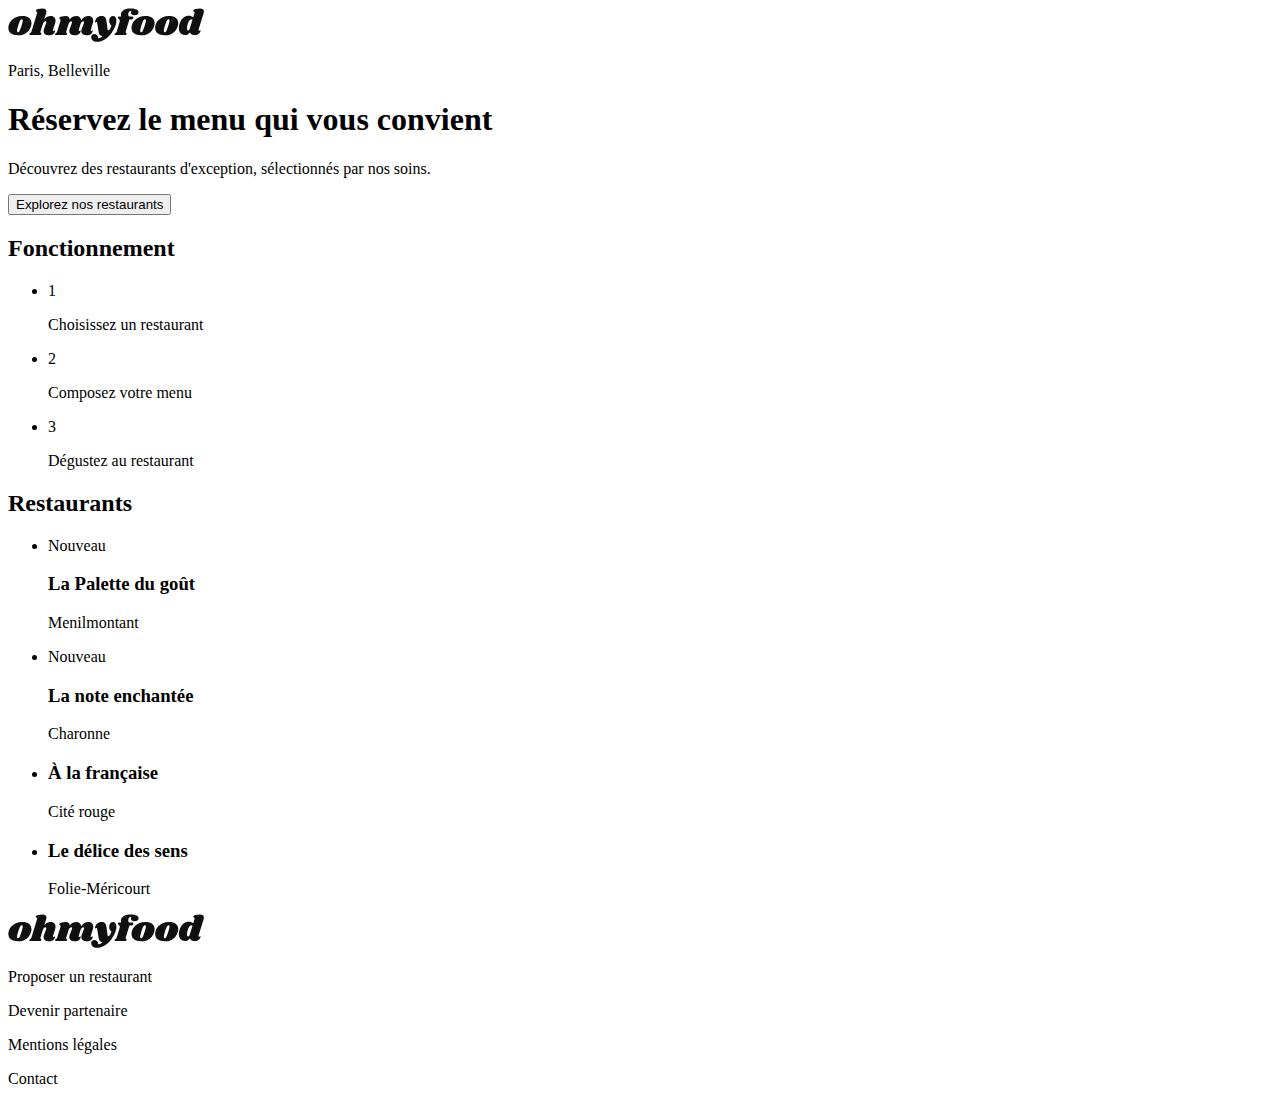
==== index.html @ f11d2c47 "Adding index.html content" ====
<!DOCTYPE html>
<html lang="fr">
  <head>
    <meta charset="utf-8" />
    <meta name="viewport" content="width=device-width, initial-scale=1.0" />
    <title>OhMyFood</title>
    <link rel="stylesheet" href="css/styles.css" />
  </head>

  <body>

    <header>
      <img class="logo" src="images/logo/ohmyfood@2x.svg" alt="Logo Booki" />
      <div>
        <i></i>
        <p>Paris, Belleville</p>
      </div>
    </header>

    <section>
      <h1>Réservez le menu qui vous convient</h1>
      <p>Découvrez des restaurants d'exception, sélectionnés par nos soins.</p>
      <a href="#restaurant">
        <button>Explorez nos restaurants</button>
      </a>
      
    </section>

    <section>
      <h2>Fonctionnement</h2>
      <ul>

        <li>
          <span>1</span>
          <i></i>
          <p>Choisissez un restaurant</p>
        </li>

        <li>
          <span>2</span>
          <i></i>
          <p>Composez votre menu</p>
        </li>

        <li>
          <span>3</span>
          <i></i>
          <p>Dégustez au restaurant</p>
        </li>

      </ul>
    </section>

    <section>
      <h2 id="restaurant">Restaurants</h2>
      <ul>
        <li>
          <div>
            <a>
              <div>
                <div><p>Nouveau</p></div>
              </div>
              <div>
                <div>
                  <h3>La Palette du goût</h3>
                  <p>Menilmontant</p>
                </div>
                <div>
                  <i></i>
                </div>
              </div>
            </a>
          </div>
        </li>

        <li>
          <div>
            <div>
              <div><p>Nouveau</p></div>
            </div>
            <div>
              <div>
                <h3>La note enchantée</h3>
                <p>Charonne</p>
              </div>
              <div>
                <i></i>
              </div>
            </div>
          </div>
        </li>

        <li>
          <div>
            <div></div>
            <div>
              <div>
                <h3>À la française</h3>
                <p>Cité rouge</p>
              </div>
              <div>
                <i></i>
              </div>
            </div>
          </div>
        </li>

        <li>
          <div>
            <div></div>
            <div>
              <div>
                <h3>Le délice des sens</h3>
                <p>Folie-Méricourt</p>
              </div>
              <div>
                <i></i>
              </div>
            </div>
          </div>
        </li>

      </ul>

    </section>

    <footer>
      <img
        class="bottom_logo"
        src="images/logo/ohmyfood@2x.svg"
        alt="Logo Booki"
      />
      <p><i></i>Proposer un restaurant</p>
      <p><i></i>Devenir partenaire</p>
      <p>Mentions légales</p>
      <p>Contact</p>
    </footer>
  </body>
</html>
---- css/styles.css ----
/*# sourceMappingURL=styles.css.map */
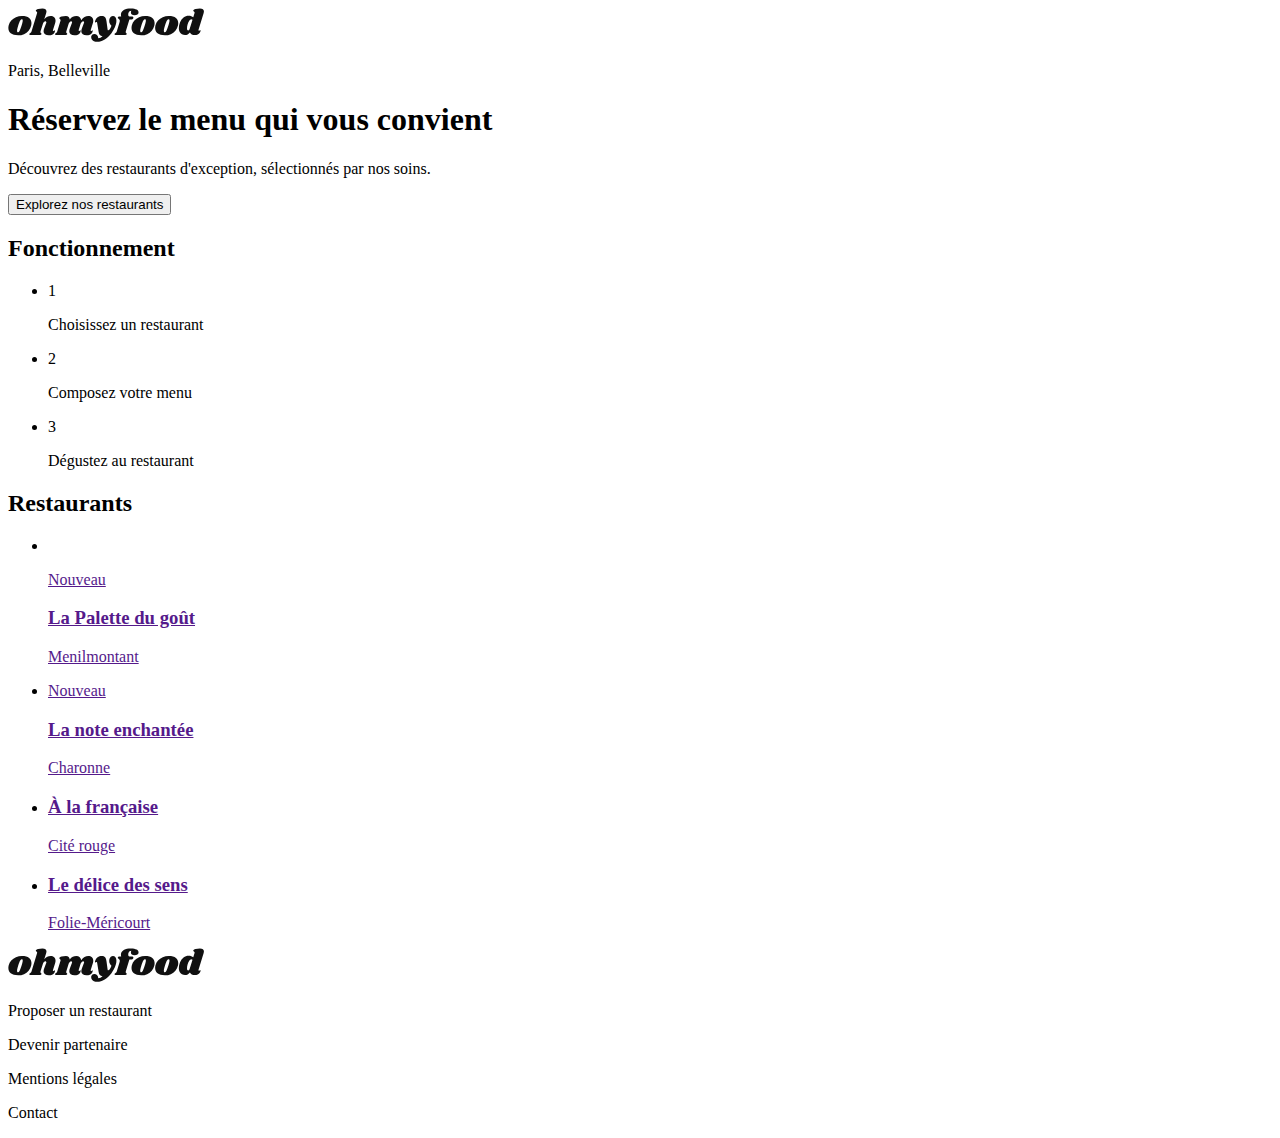
==== commit e1394670: "work on index.html" ====
--- a/index.html
+++ b/index.html
@@ -5,135 +5,162 @@
     <meta name="viewport" content="width=device-width, initial-scale=1.0" />
     <title>OhMyFood</title>
     <link rel="stylesheet" href="css/styles.css" />
+    <link
+      rel="stylesheet"
+      href="https://cdnjs.cloudflare.com/ajax/libs/font-awesome/6.4.0/css/all.min.css"
+      integrity="sha512-iecdLmaskl7CVkqkXNQ/ZH/XLlvWZOJyj7Yy7tcenmpD1ypASozpmT/E0iPtmFIB46ZmdtAc9eNBvH0H/ZpiBw=="
+      crossorigin="anonymous"
+      referrerpolicy="no-referrer"
+    />
   </head>
 
   <body>
-
     <header>
-      <img class="logo" src="images/logo/ohmyfood@2x.svg" alt="Logo Booki" />
-      <div>
-        <i></i>
+      <div id="head">
+        <div id="head-icon">
+          <i class="fa-sharp fa-regular fa-arrow-left"></i>
+        </div>
+        <div id="head-logo">
+          <img id="logo" src="images/logo/ohmyfood@2x.svg" alt="Logo Booki" />
+        </div>
+      </div>
+      <div id="location">
+        <i class="fa-lg fa-solid fa-location-dot"></i>
         <p>Paris, Belleville</p>
       </div>
     </header>
 
-    <section>
-      <h1>Réservez le menu qui vous convient</h1>
-      <p>Découvrez des restaurants d'exception, sélectionnés par nos soins.</p>
-      <a href="#restaurant">
-        <button>Explorez nos restaurants</button>
-      </a>
-      
-    </section>
+    <main>
+      <section id="main-head">
+        <h1>Réservez le menu qui vous convient</h1>
+        <p>
+          Découvrez des restaurants d'exception, sélectionnés par nos soins.
+        </p>
+        <a href="#restaurant">
+          <button>Explorez nos restaurants</button>
+        </a>
+      </section>
 
-    <section>
-      <h2>Fonctionnement</h2>
-      <ul>
+      <section id="main-work">
+        <h2>Fonctionnement</h2>
+        <ul>
+          <li>
+            <span>1</span>
+            <i class="fa-lg fa-sharp fa-solid fa-mobile-screen-button"></i>
+            <p>Choisissez un restaurant</p>
+          </li>
 
-        <li>
-          <span>1</span>
-          <i></i>
-          <p>Choisissez un restaurant</p>
-        </li>
+          <li>
+            <span>2</span>
+            <i class="fa-lg fa-solid fa-list-ul"></i>
+            <p>Composez votre menu</p>
+          </li>
 
-        <li>
-          <span>2</span>
-          <i></i>
-          <p>Composez votre menu</p>
-        </li>
+          <li id="third">
+            <span>3</span>
+            <i class="fa-lg fa-solid fa-store"></i>
+            <p>Dégustez au restaurant</p>
+          </li>
+        </ul>
+      </section>
 
-        <li>
-          <span>3</span>
-          <i></i>
-          <p>Dégustez au restaurant</p>
-        </li>
-
-      </ul>
-    </section>
-
-    <section>
-      <h2 id="restaurant">Restaurants</h2>
-      <ul>
-        <li>
-          <div>
-            <a>
-              <div>
-                <div><p>Nouveau</p></div>
-              </div>
-              <div>
+      <section>
+        <h2 id="restaurant">Restaurants</h2>
+        <ul>
+          <li>
+            <div>
+              <a href="">
                 <div>
-                  <h3>La Palette du goût</h3>
-                  <p>Menilmontant</p>
+                  <img href="images/restaurants/" />
+                  <div><p>Nouveau</p></div>
                 </div>
                 <div>
-                  <i></i>
+                  <div>
+                    <h3>La Palette du goût</h3>
+                    <p>Menilmontant</p>
+                  </div>
+                  <div>
+                    <i class="fa-lg fa-regular fa-heart"></i>
+                  </div>
                 </div>
-              </div>
-            </a>
-          </div>
-        </li>
+              </a>
+            </div>
+          </li>
 
-        <li>
-          <div>
+          <li>
             <div>
-              <div><p>Nouveau</p></div>
+              <a href="">
+                <div>
+                  <div><p>Nouveau</p></div>
+                </div>
+                <div>
+                  <div>
+                    <h3>La note enchantée</h3>
+                    <p>Charonne</p>
+                  </div>
+                  <div>
+                    <i class="fa-lg fa-regular fa-heart"></i>
+                  </div>
+                </div>
+              </a>
             </div>
+          </li>
+
+          <li>
             <div>
-              <div>
-                <h3>La note enchantée</h3>
-                <p>Charonne</p>
-              </div>
-              <div>
-                <i></i>
-              </div>
+              <a href="">
+                <div></div>
+                <div>
+                  <div>
+                    <h3>À la française</h3>
+                    <p>Cité rouge</p>
+                  </div>
+                  <div>
+                    <i class="fa-lg fa-regular fa-heart"></i>
+                  </div>
+                </div>
+              </a>
             </div>
-          </div>
-        </li>
+          </li>
 
-        <li>
-          <div>
-            <div></div>
+          <li>
             <div>
-              <div>
-                <h3>À la française</h3>
-                <p>Cité rouge</p>
-              </div>
-              <div>
-                <i></i>
-              </div>
+              <a href="">
+                <div></div>
+                <div>
+                  <div>
+                    <h3>Le délice des sens</h3>
+                    <p>Folie-Méricourt</p>
+                  </div>
+                  <div>
+                    <i class="fa-lg fa-regular fa-heart"></i>
+                  </div>
+                </div>
+              </a>
             </div>
-          </div>
-        </li>
-
-        <li>
-          <div>
-            <div></div>
-            <div>
-              <div>
-                <h3>Le délice des sens</h3>
-                <p>Folie-Méricourt</p>
-              </div>
-              <div>
-                <i></i>
-              </div>
-            </div>
-          </div>
-        </li>
-
-      </ul>
-
-    </section>
+          </li>
+        </ul>
+      </section>
+    </main>
 
     <footer>
-      <img
-        class="bottom_logo"
-        src="images/logo/ohmyfood@2x.svg"
-        alt="Logo Booki"
-      />
-      <p><i></i>Proposer un restaurant</p>
-      <p><i></i>Devenir partenaire</p>
-      <p>Mentions légales</p>
-      <p>Contact</p>
+      <div id="footer-div">
+        <img
+          id="bottom_logo"
+          src="images/logo/ohmyfood@2x.svg"
+          alt="Logo Booki"
+        />
+        <p>
+          <i class="icon-footer fa-sm fa-solid fa-utensils"></i> Proposer un
+          restaurant
+        </p>
+        <p>
+          <i class="icon-footer fa-sm fa-solid fa-handshake-angle"></i> Devenir
+          partenaire
+        </p>
+        <p>Mentions légales</p>
+        <p>Contact</p>
+      </div>
     </footer>
   </body>
 </html>
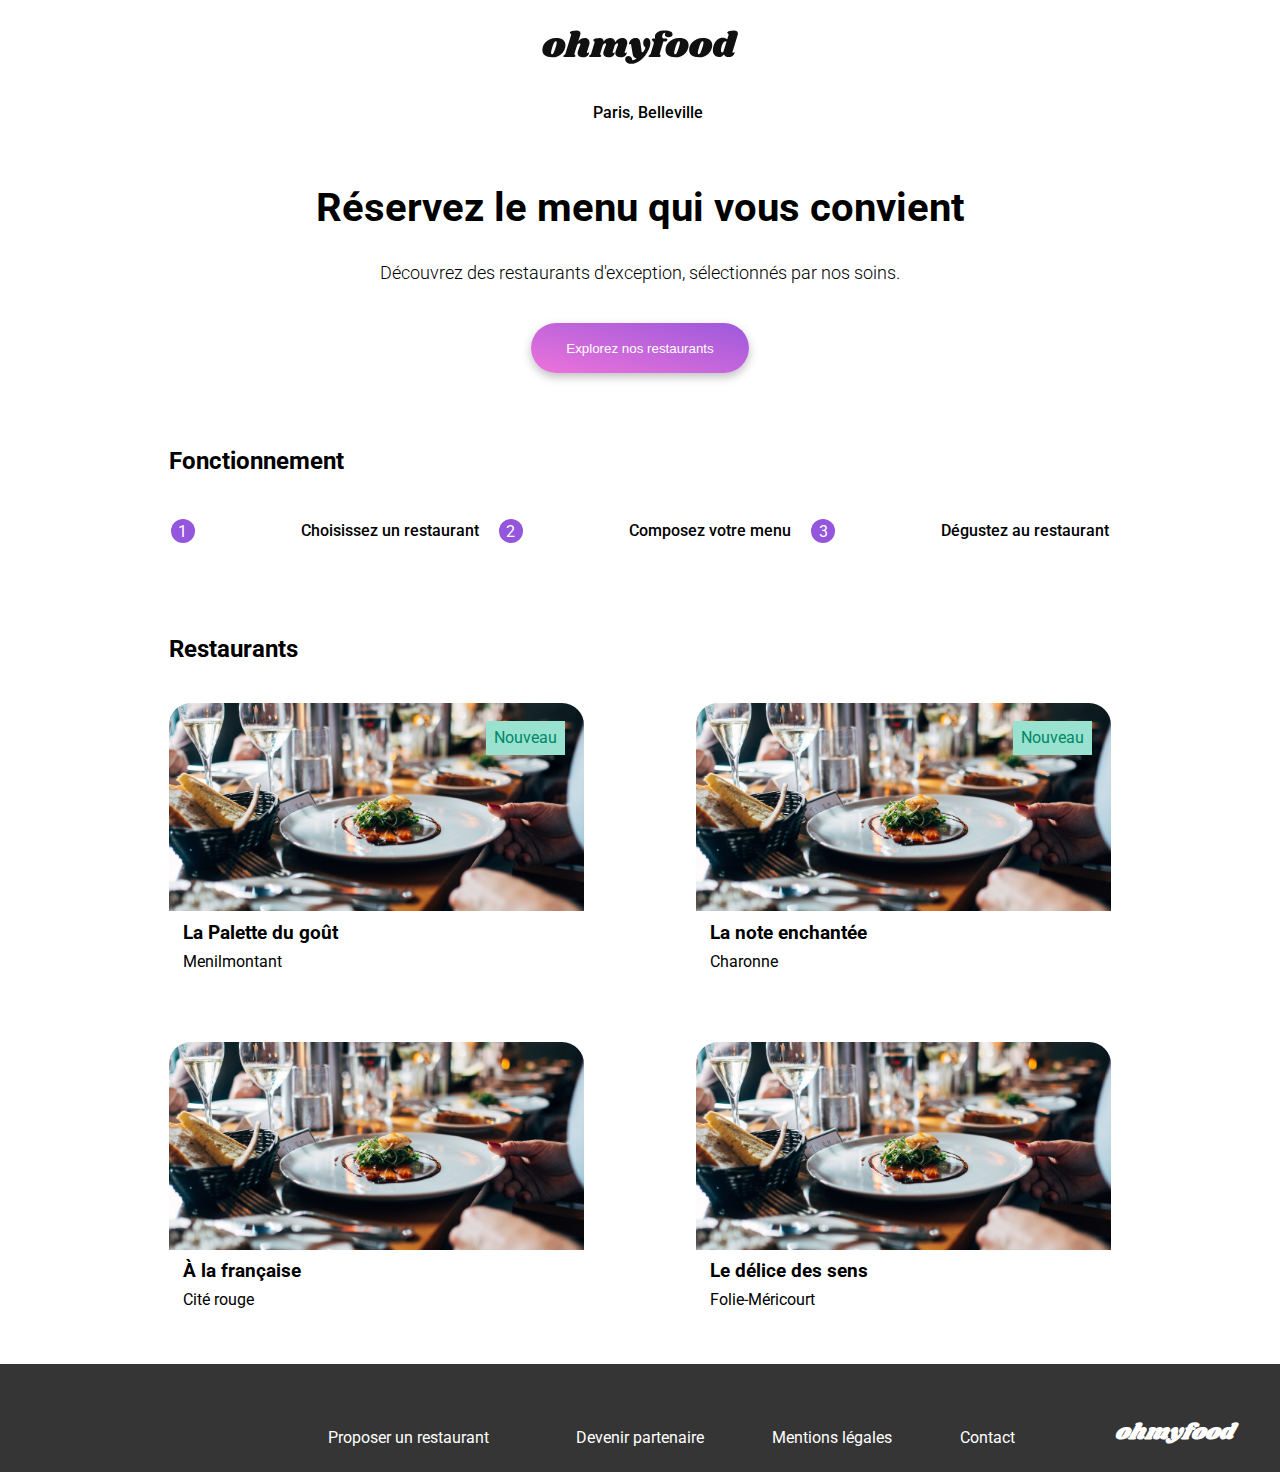
==== commit c2cb00e8: "Finished index with styles" ====
--- a/index.html
+++ b/index.html
@@ -12,13 +12,14 @@
       crossorigin="anonymous"
       referrerpolicy="no-referrer"
     />
+    
   </head>
 
   <body>
     <header>
       <div id="head">
         <div id="head-icon">
-          <i class="fa-sharp fa-regular fa-arrow-left"></i>
+          <i class="fas fa-arrow-left"></i>
         </div>
         <div id="head-logo">
           <img id="logo" src="images/logo/ohmyfood@2x.svg" alt="Logo Booki" />
@@ -64,77 +65,121 @@
         </ul>
       </section>
 
-      <section>
-        <h2 id="restaurant">Restaurants</h2>
+      <section id="main-restaurant">
+        <h2>Restaurants</h2>
         <ul>
           <li>
-            <div>
-              <a href="">
-                <div>
-                  <img href="images/restaurants/" />
-                  <div><p>Nouveau</p></div>
-                </div>
-                <div>
+            <div class="restaurant">
+              <a href="restaurants/restaurant1.html">
+                <div class="restaurant-visual">
+                  <div class="new"><p>Nouveau</p></div>
+                  <img
+                    src="images/restaurants/jay-wennington-N_Y88TWmGwA-unsplash.jpg"
+                  />
+                </div>
+                <div class="restaurant-content">
                   <div>
                     <h3>La Palette du goût</h3>
                     <p>Menilmontant</p>
                   </div>
-                  <div>
-                    <i class="fa-lg fa-regular fa-heart"></i>
-                  </div>
-                </div>
-              </a>
-            </div>
-          </li>
-
-          <li>
-            <div>
-              <a href="">
-                <div>
-                  <div><p>Nouveau</p></div>
-                </div>
-                <div>
+                  <label class="restaurant-content-icons icons">
+                    <input
+                      type="checkbox"
+                      id="restaurant1"
+                      name="restaurant-liked"
+                      value="1"
+                    />
+                    <i class="far fa-heart icons-notLiked icons-notLiked"></i>
+                    <i class="fas fa-heart icons-liked"></i>
+                  </label>
+                </div>
+              </a>
+            </div>
+          </li>
+
+          <li>
+            <div class="restaurant">
+              <a href="restaurants/restaurant2.html">
+                <div class="restaurant-visual">
+                  <div class="new"><p>Nouveau</p></div>
+                  <img
+                    src="images/restaurants/jay-wennington-N_Y88TWmGwA-unsplash.jpg"
+                  />
+                </div>
+                <div class="restaurant-content">
                   <div>
                     <h3>La note enchantée</h3>
                     <p>Charonne</p>
                   </div>
-                  <div>
-                    <i class="fa-lg fa-regular fa-heart"></i>
-                  </div>
-                </div>
-              </a>
-            </div>
-          </li>
-
-          <li>
-            <div>
-              <a href="">
-                <div></div>
-                <div>
+                  <label class="restaurant-content-icons icons">
+                    <input
+                      type="checkbox"
+                      id="restaurant2"
+                      name="restaurant-liked"
+                      value="1"
+                    />
+                    <i class="far fa-heart icons-notLiked icons-notLiked"></i>
+                    <i class="fas fa-heart icons-liked"></i>
+                  </label>
+                </div>
+                </div>
+              </a>
+            </div>
+          </li>
+
+          <li>
+            <div class="restaurant">
+              <a href="restaurants/restaurant3.html">
+                <div class="restaurant-visual">
+                  <img
+                    src="images/restaurants/jay-wennington-N_Y88TWmGwA-unsplash.jpg"
+                  />
+                </div>
+                <div class="restaurant-content">
                   <div>
                     <h3>À la française</h3>
                     <p>Cité rouge</p>
                   </div>
-                  <div>
-                    <i class="fa-lg fa-regular fa-heart"></i>
-                  </div>
-                </div>
-              </a>
-            </div>
-          </li>
-
-          <li>
-            <div>
-              <a href="">
-                <div></div>
-                <div>
+                  <label class="restaurant-content-icons icons">
+                    <input
+                      type="checkbox"
+                      id="restaurant3"
+                      name="restaurant-liked"
+                      value="1"
+                    />
+                    <i class="far fa-heart icons-notLiked icons-notLiked"></i>
+                    <i class="fas fa-heart icons-liked"></i>
+                  </label>
+                </div>
+                </div>
+              </a>
+            </div>
+          </li>
+
+          <li>
+            <div class="restaurant">
+              <a href="restaurants/restaurant4.html">
+                <div class="restaurant-visual">
+                  <img
+                    src="images/restaurants/jay-wennington-N_Y88TWmGwA-unsplash.jpg"
+                  />
+                </div>
+                <div class="restaurant-content">
                   <div>
                     <h3>Le délice des sens</h3>
                     <p>Folie-Méricourt</p>
                   </div>
-                  <div>
-                    <i class="fa-lg fa-regular fa-heart"></i>
-                  </div>
+                  <label class="restaurant-content-icons icons">
+                    <input
+                      type="checkbox"
+                      id="restaurant4"
+                      name="restaurant-liked"
+                      value="1"
+                    />
+                    <i class="far fa-heart icons-notLiked icons-notLiked"></i>
+                    <i class="fas fa-heart icons-liked"></i>
+                  </label>
+                </div>
                 </div>
               </a>
             </div>
@@ -145,21 +190,19 @@
 
     <footer>
       <div id="footer-div">
-        <img
-          id="bottom_logo"
-          src="images/logo/ohmyfood@2x.svg"
-          alt="Logo Booki"
-        />
-        <p>
-          <i class="icon-footer fa-sm fa-solid fa-utensils"></i> Proposer un
-          restaurant
-        </p>
-        <p>
-          <i class="icon-footer fa-sm fa-solid fa-handshake-angle"></i> Devenir
-          partenaire
-        </p>
-        <p>Mentions légales</p>
-        <p>Contact</p>
+        <h2 id="footer-title">ohmyfood</h2>
+        <div id="footer-content">
+          <p>
+            <i class="icon-footer fa-sm fa-solid fa-utensils"></i> Proposer un
+            restaurant
+          </p>
+          <p>
+            <i class="icon-footer fa-sm fa-solid fa-handshake-angle"></i> Devenir
+            partenaire
+          </p>
+          <p>Mentions légales</p>
+          <p>Contact</p>
+        </div>
       </div>
     </footer>
   </body>
--- a/css/styles.css
+++ b/css/styles.css
@@ -1 +1,294 @@
-/*# sourceMappingURL=styles.css.map */+@import url("https://fonts.googleapis.com/css2?family=Roboto:wght@100;300;400;500;700;900&family=Shrikhand&display=swap");
+body {
+  font-family: Roboto;
+  margin: 0;
+  padding: 0;
+  line-height: 1.6;
+}
+body h1,
+body h2 {
+  font-size: 24px;
+  font-weight: 700;
+  line-height: 28px;
+}
+body i {
+  color: #7e7e7e;
+}
+
+header {
+  display: flex;
+  flex-direction: column;
+  justify-content: center;
+}
+header #head {
+  margin: 30px 0 15px 0;
+  width: 100%;
+  display: flex;
+  align-items: center;
+  justify-content: center;
+}
+header #head-icon {
+  position: absolute;
+  left: 1rem;
+  top: 2.4rem;
+  visibility: hidden;
+  display: flex;
+  align-items: center;
+  justify-content: center;
+}
+header #location {
+  width: 100%;
+  border-top: 1px solid #818181;
+  display: flex;
+  justify-content: center;
+  align-items: center;
+  align-self: center;
+  gap: 15px;
+  margin-bottom: 20px;
+}
+header #location p {
+  font-size: 16px;
+  font-weight: 500;
+  line-height: 19px;
+}
+
+#main-head {
+  text-align: center;
+  padding: 10px;
+}
+#main-head p {
+  font-size: 18px;
+  line-height: 21.09px;
+  font-weight: 300;
+}
+#main-head a {
+  display: inline-block;
+}
+#main-head a button {
+  width: 218px;
+  height: 50px;
+  top: 293px;
+  left: 82px;
+  background: linear-gradient(193.33deg, #9356dc -11.44%, #ff79da 123.93%);
+  color: white;
+  border-radius: 30px;
+  border: none;
+  box-shadow: 0px 4px 10px 0px rgba(0, 0, 0, 0.2509803922);
+}
+#main-head a button:hover {
+  background: linear-gradient(200.64deg, #9356dc -5.2%, #ff79da 110.74%);
+  box-shadow: 0px 4px 15px 0px rgba(0, 0, 0, 0.35);
+  cursor: pointer;
+}
+
+main {
+  width: 92%;
+  margin: 0 auto;
+}
+
+#main-work ul {
+  list-style-type: none;
+  padding: 0;
+  margin: 30px 0 0 0;
+}
+#main-work ul li {
+  display: flex;
+  align-items: center;
+  margin-bottom: 15px;
+  gap: 25px;
+}
+#main-work ul li span {
+  display: inline-block;
+  width: 24px;
+  height: 24px;
+  background-color: #9356dc;
+  color: white;
+  border-radius: 50%;
+  text-align: center;
+}
+#main-work ul li i {
+  width: 10px;
+}
+#main-work ul li p {
+  font-weight: 500;
+  line-height: 19px;
+}
+#main-work ul #third i {
+  color: #9356dc;
+}
+
+#main-restaurant ul {
+  padding: 0;
+}
+#main-restaurant ul li {
+  list-style: none;
+  margin-bottom: 35px;
+}
+#main-restaurant ul li .restaurant {
+  padding: 0 18px 0 18px;
+}
+#main-restaurant ul li .restaurant a {
+  text-decoration: none;
+}
+#main-restaurant ul li .restaurant a .restaurant-visual {
+  position: relative;
+}
+#main-restaurant ul li .restaurant a .restaurant-visual img {
+  border-radius: 22px 22px 0 0;
+  box-sizing: border-box;
+  width: 100%;
+  height: auto;
+}
+#main-restaurant ul li .restaurant a .restaurant-visual .new {
+  position: absolute;
+  background-color: #99e2d0;
+  color: #008766;
+  top: 1.1rem;
+  right: 1.2em;
+  padding: 0;
+}
+#main-restaurant ul li .restaurant a .restaurant-visual .new p {
+  margin: 4px 8px 4px 8px;
+}
+#main-restaurant ul li .restaurant a .restaurant-content {
+  position: relative;
+  color: black;
+  padding: 0 14px 0 14px;
+  display: flex;
+  flex-direction: row;
+  justify-content: space-between;
+}
+#main-restaurant ul li .restaurant a .restaurant-content div h3 {
+  margin: 0;
+}
+#main-restaurant ul li .restaurant a .restaurant-content div p {
+  margin: 0;
+}
+#main-restaurant ul li .restaurant a .restaurant-content input {
+  display: none;
+}
+#main-restaurant ul li .restaurant a .restaurant-content .restaurant-content-icons {
+  position: absolute;
+  right: 2rem;
+  bottom: 2rem;
+  width: 26px;
+}
+#main-restaurant ul li .restaurant a .restaurant-content .icons {
+  display: flex;
+  justify-content: flex-end;
+  align-items: center;
+}
+#main-restaurant ul li .restaurant a .restaurant-content .icons input[type=checkbox]:checked ~ .icons-liked {
+  display: inline-block;
+  opacity: 1;
+}
+#main-restaurant ul li .restaurant a .restaurant-content .icons input[type=checkbox]:checked ~ .icons-notLiked {
+  display: none;
+}
+#main-restaurant ul li .restaurant a .restaurant-content .icons-notLiked {
+  position: absolute;
+}
+#main-restaurant ul li .restaurant a .restaurant-content .icons-liked {
+  background: linear-gradient(193.33deg, #9356dc -11.44%, #ff79da 123.93%);
+  background-clip: text;
+  -webkit-background-clip: text;
+  -webkit-text-fill-color: transparent;
+  transition: opacity 450ms ease-in-out;
+  opacity: 0;
+  cursor: pointer;
+}
+
+footer {
+  align-items: center;
+  background-color: #353535;
+  color: white;
+  padding: 15px;
+}
+footer #footer-div {
+  align-items: center;
+}
+footer #footer-div #footer-title {
+  margin: 0 0px 10px 10px;
+  font-family: Shrikhand;
+  font-size: 22px;
+  font-style: italic;
+  font-weight: 600;
+}
+footer #footer-div .icon-footer {
+  width: 5px;
+}
+footer #footer-div p {
+  align-items: center;
+  margin: 0 10px;
+}
+footer #footer-div p i {
+  margin-right: 10px;
+}
+
+@media only screen and (min-width: 768px) {
+  /* For desktop: */
+  h1 {
+    font-size: 40px !important;
+  }
+  header #location {
+    border-top: none;
+  }
+  #main-head p {
+    margin: 40px 0;
+  }
+  #main-work {
+    width: 80%;
+    margin: 4em auto 0 auto;
+  }
+  #main-work h2 {
+    padding: 0;
+  }
+  #main-work ul {
+    display: flex;
+    flex-direction: row;
+    justify-content: space-around;
+    gap: 1em;
+    align-content: start;
+  }
+  #main-work ul li {
+    gap: 3rem;
+  }
+  #main-restaurant {
+    width: 80%;
+    margin: 4em auto 0 auto;
+  }
+  #main-restaurant h2 {
+    padding: 0;
+  }
+  #main-restaurant ul {
+    margin-top: 40px;
+    display: grid;
+    grid-template-columns: repeat(2, 1fr);
+    gap: 2rem 7rem;
+  }
+  #main-restaurant ul li .restaurant {
+    padding: 0;
+  }
+  #main-restaurant ul li .restaurant a .restaurant-visual img {
+    height: 13rem;
+    -o-object-fit: cover;
+       object-fit: cover;
+  }
+  footer #footer-div {
+    margin: 40px 0 0 0;
+    display: flex;
+    flex-direction: row-reverse;
+    gap: 5rem;
+  }
+  footer #footer-div #footer-title {
+    margin-right: 2rem;
+  }
+  footer #footer-div #footer-content {
+    display: flex;
+    flex-direction: row;
+    gap: 3rem;
+  }
+  footer #footer-div #footer-content p i {
+    margin-right: 1.2rem;
+  }
+}/*# sourceMappingURL=styles.css.map */